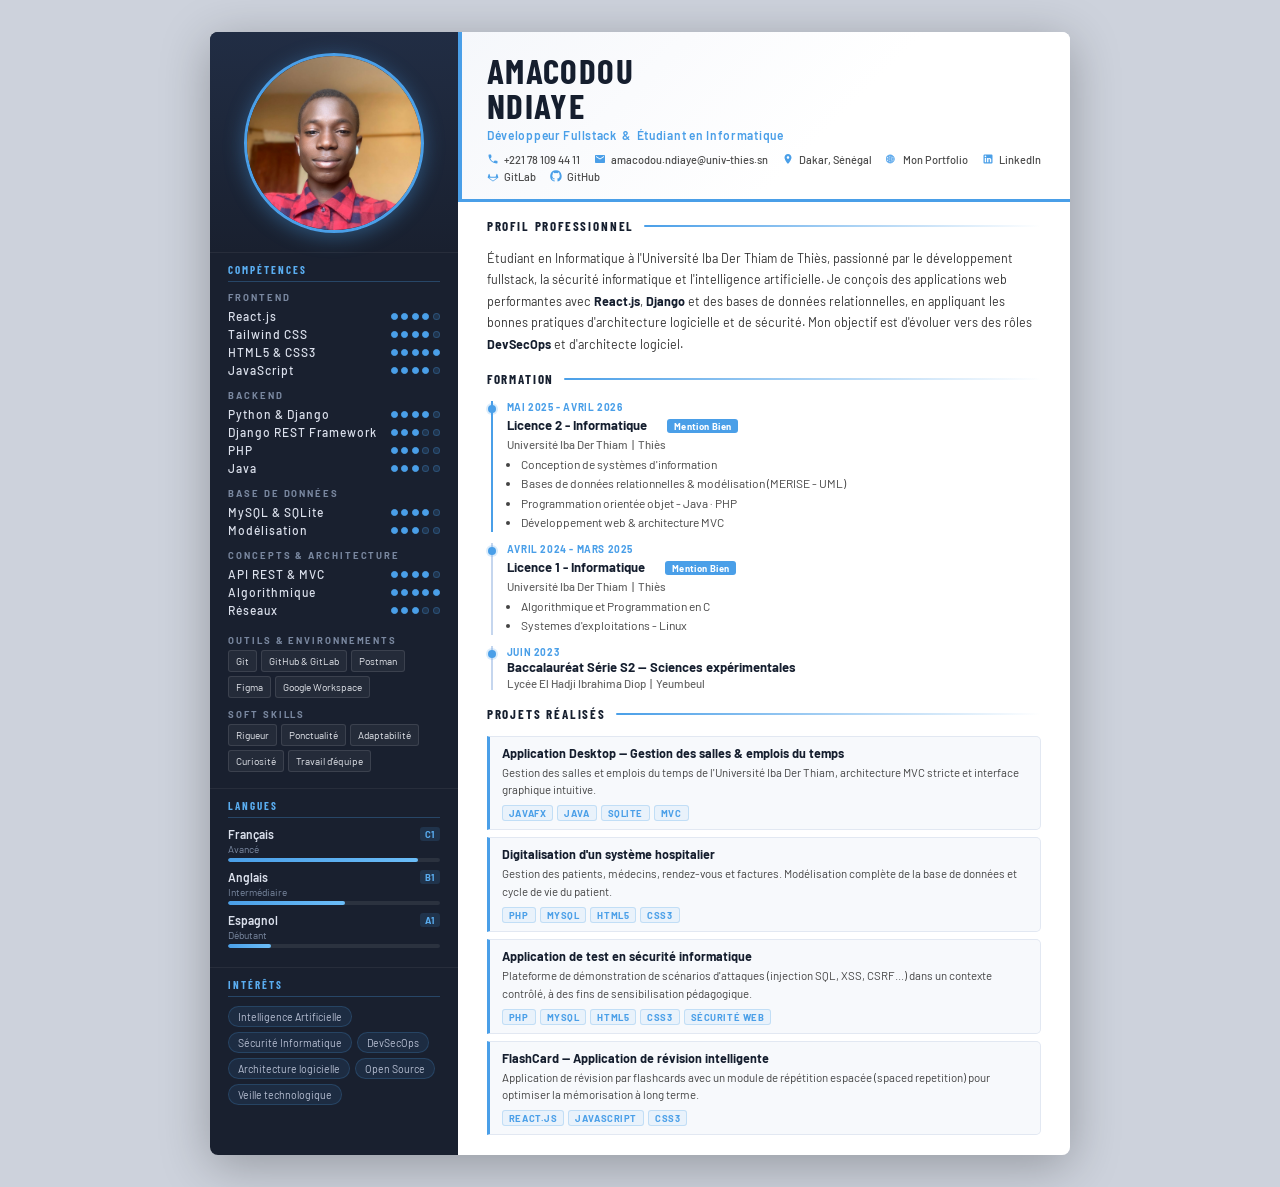
==== index.html @ 1a4128e0 "nouvelle version du cv" ====
<!DOCTYPE html>
<html lang="fr">
<head>
  <meta charset="UTF-8">
  <meta name="viewport" content="width=device-width, initial-scale=1.0">
  <link rel="stylesheet" href="style.css">
  <title>CV — Amacodou Ndiaye</title>
</head>
<body>
<div class="cv-root">

  <!------------- SIDEBAR --------------- -->
  <div class="cv-sidebar">

    <div class="cv-photo-wrap">
      <div class="cv-photo">
        <img src="me_4.jpg" alt="Amacodou Ndiaye">
      </div>
    </div>

    <!-- Compétences techniques -->
    <div class="s-section">
      <div class="s-title">Compétences</div>

      <div class="skill-group">
        <div class="skill-group-name">Frontend</div>
        <div class="skill-row">
          <span class="skill-name">React.js</span>
          <div class="skill-dots">
            <span class="dot on"></span><span class="dot on"></span><span class="dot on"></span><span class="dot on"></span><span class="dot"></span>
          </div>
        </div>
        <div class="skill-row">
          <span class="skill-name">Tailwind CSS</span>
          <div class="skill-dots">
            <span class="dot on"></span><span class="dot on"></span><span class="dot on"></span><span class="dot on"></span><span class="dot"></span>
          </div>
        </div>
        <div class="skill-row">
          <span class="skill-name">HTML5 & CSS3</span>
          <div class="skill-dots">
            <span class="dot on"></span><span class="dot on"></span><span class="dot on"></span><span class="dot on"></span><span class="dot on"></span>
          </div>
        </div>
        <div class="skill-row">
          <span class="skill-name">JavaScript</span>
          <div class="skill-dots">
            <span class="dot on"></span><span class="dot on"></span><span class="dot on"></span><span class="dot on"></span><span class="dot"></span>
          </div>
        </div>
      </div>

      <div class="skill-group">
        <div class="skill-group-name">Backend</div>
        <div class="skill-row">
          <span class="skill-name">Python & Django</span>
          <div class="skill-dots">
            <span class="dot on"></span><span class="dot on"></span><span class="dot on"></span><span class="dot on"></span><span class="dot"></span>
          </div>
        </div>
        <div class="skill-row">
          <span class="skill-name">Django REST Framework</span>
          <div class="skill-dots">
            <span class="dot on"></span><span class="dot on"></span><span class="dot on"></span><span class="dot"></span><span class="dot"></span>
          </div>
        </div>
        <div class="skill-row">
          <span class="skill-name">PHP</span>
          <div class="skill-dots">
            <span class="dot on"></span><span class="dot on"></span><span class="dot on"></span><span class="dot"></span><span class="dot"></span>
          </div>
        </div>
        <div class="skill-row">
          <span class="skill-name">Java</span>
          <div class="skill-dots">
            <span class="dot on"></span><span class="dot on"></span><span class="dot on"></span><span class="dot"></span><span class="dot"></span>
          </div>
        </div>
      </div>

      <div class="skill-group">
        <div class="skill-group-name">Base de données</div>
        <div class="skill-row">
          <span class="skill-name">MySQL & SQLite </span>
          <div class="skill-dots">
            <span class="dot on"></span><span class="dot on"></span><span class="dot on"></span><span class="dot on"></span><span class="dot"></span>
          </div>
        </div>
        <div class="skill-row">
          <span class="skill-name">Modélisation</span>
          <div class="skill-dots">
            <span class="dot on"></span><span class="dot on"></span><span class="dot on"></span><span class="dot"></span><span class="dot"></span>
          </div>
        </div>
      </div>

      <div class="skill-group">
        <div class="skill-group-name">Concepts &amp; Architecture</div>
        <div class="skill-row">
          <span class="skill-name">API REST & MVC</span>
          <div class="skill-dots">
            <span class="dot on"></span><span class="dot on"></span><span class="dot on"></span><span class="dot on"></span><span class="dot"></span>
          </div>
        </div>
        <div class="skill-row">
          <span class="skill-name">Algorithmique</span>
          <div class="skill-dots">
            <span class="dot on"></span><span class="dot on"></span><span class="dot on"></span><span class="dot on"></span><span class="dot on"></span>
          </div>
        </div>
        <div class="skill-row">
          <span class="skill-name">Réseaux</span>
          <div class="skill-dots">
            <span class="dot on"></span><span class="dot on"></span><span class="dot on"></span><span class="dot"></span><span class="dot"></span>
          </div>
        </div>
      </div>
      <div class="soft-skills">
        <div class="skill-group-name">Outils & Environnements</div>
        <div class="soft-tools">
          <span class="soft-tool">Git</span>
          <span class="soft-tool">GitHub & GitLab</span>
          <span class="soft-tool">Postman</span>
          <span class="soft-tool">Figma</span>
          <span class="soft-tool">Google Workspace</span>
        </div>
      </div>

      <div class="soft-skills">
        <div class="skill-group-name">Soft Skills</div>
        <div class="soft-tags">
          <span class="soft-tag">Rigueur</span>
          <span class="soft-tag">Ponctualité</span>
          <span class="soft-tag">Adaptabilité</span>
          <span class="soft-tag">Curiosité</span>
          <span class="soft-tag">Travail d'équipe</span>
        </div>
      </div>
    </div>

    <!-- Langues -->
    <div class="s-section">
      <div class="s-title">Langues</div>
      <div class="lang-item">
        <div class="lang-name">Français <span>C1</span></div>
        <div class="lang-level">Avancé</div>
        <div class="lang-bar"><div class="lang-fill" style="width:90%"></div></div>
      </div>
      <div class="lang-item">
        <div class="lang-name">Anglais <span>B1</span></div>
        <div class="lang-level">Intermédiaire</div>
        <div class="lang-bar"><div class="lang-fill" style="width:55%"></div></div>
      </div>
      <div class="lang-item">
        <div class="lang-name">Espagnol <span>A1</span></div>
        <div class="lang-level">Débutant</div>
        <div class="lang-bar"><div class="lang-fill" style="width:20%"></div></div>
      </div>
    </div>

    <!-- Centres d'intérêt -->
    <div class="s-section">
      <div class="s-title">Intérêts</div>
      <div class="interest-tags">
        <span class="interest-tag">Intelligence Artificielle</span>
        <span class="interest-tag">Sécurité Informatique</span>
        <span class="interest-tag">DevSecOps</span>
        <span class="interest-tag">Architecture logicielle</span>
        <span class="interest-tag">Open Source</span>
        <span class="interest-tag">Veille technologique</span>
      </div>
    </div>

  </div>

  <!-- ═══════════ MAIN ═══════════ -->
  <div class="cv-main">

    <div class="cv-main-header">
      <div class="cv-fullname">AMACODOU<br>NDIAYE</div>
      <div class="cv-title">Développeur Fullstack &nbsp;&&nbsp; Étudiant en Informatique</div>
      <div class="cv-contact-row">
        <div class="cv-contact-item">
          <svg viewBox="0 0 24 24"><path d="M6.6 10.8c1.4 2.8 3.8 5.1 6.6 6.6l2.2-2.2c.3-.3.7-.4 1-.2 1.1.4 2.3.6 3.6.6.6 0 1 .4 1 1V20c0 .6-.4 1-1 1-9.4 0-17-7.6-17-17 0-.6.4-1 1-1h3.5c.6 0 1 .4 1 1 0 1.3.2 2.5.6 3.6.1.3 0 .7-.2 1L6.6 10.8z"/></svg>
          +221 78 109 44 11
        </div>
        <div class="cv-contact-item">
          <svg viewBox="0 0 24 24"><path d="M20 4H4c-1.1 0-2 .9-2 2v12c0 1.1.9 2 2 2h16c1.1 0 2-.9 2-2V6c0-1.1-.9-2-2-2zm0 4l-8 5-8-5V6l8 5 8-5v2z"/></svg>
          amacodou.ndiaye@univ-thies.sn
        </div>
        <div class="cv-contact-item">
          <svg viewBox="0 0 24 24"><path d="M12 2C8.13 2 5 5.13 5 9c0 5.25 7 13 7 13s7-7.75 7-13c0-3.87-3.13-7-7-7zm0 9.5c-1.38 0-2.5-1.12-2.5-2.5s1.12-2.5 2.5-2.5 2.5 1.12 2.5 2.5-1.12 2.5-2.5 2.5z"/></svg>
          Dakar, Sénégal
        </div>
        <div class="cv-contact-item">
          <svg fill="#4a9fe8" width="164px" height="164px" viewBox="0 0 32 32" version="1.1" xmlns="http://www.w3.org/2000/svg" stroke="#4a9fe8"><g id="SVGRepo_bgCarrier" stroke-width="0"></g><g id="SVGRepo_tracerCarrier" stroke-linecap="round" stroke-linejoin="round"></g><g id="SVGRepo_iconCarrier"> <title>web</title> <path d="M0 15.656v-0.031c0.281-3.625 1.594-6.344 3.875-8.063 2.25-1.75 4.688-2.594 7.344-2.594 2.781-0.031 5.375 0.906 7.688 2.781 2.344 1.844 3.5 4.594 3.5 8.156v0.219c0 3.594-1.156 6.281-3.5 8.125-2.344 1.875-4.938 2.813-7.719 2.813h-0.125c-2.719-0.031-5.219-0.969-7.531-2.844-2.313-1.844-3.5-4.688-3.531-8.563zM10.531 10.75v-4.938h-0.75c-0.156 0.188-0.281 0.406-0.406 0.594s-0.25 0.375-0.375 0.594c-0.125 0.188-0.281 0.438-0.375 0.625-0.125 0.188-0.219 0.375-0.313 0.594-0.188 0.313-0.344 0.625-0.469 0.906-0.156 0.281-0.281 0.563-0.375 0.813 0.188 0.125 0.406 0.281 0.656 0.375 0.281 0.094 0.563 0.188 0.844 0.25 0.313 0.063 0.594 0.094 0.844 0.125 0.281 0.031 0.531 0.063 0.719 0.063zM11.844 5.813v4.906c0.156 0 0.344 0.031 0.531 0 0.188 0 0.406-0.031 0.594-0.063 0.344-0.063 0.75-0.156 1.063-0.25 0.344-0.125 0.656-0.281 0.875-0.469-0.375-0.906-0.781-1.625-1.188-2.313s-0.875-1.281-1.375-1.781v-0.031h-0.5zM8.469 6.094v-0.031c-0.219 0.094-0.438 0.25-0.688 0.344-0.219 0.094-0.5 0.219-0.719 0.344-0.438 0.219-0.875 0.469-1.313 0.75-0.406 0.281-0.813 0.594-1.156 0.906 0.125 0.125 0.281 0.25 0.406 0.344s0.281 0.219 0.438 0.344c0.125 0.063 0.281 0.156 0.438 0.281 0.156 0.094 0.344 0.219 0.531 0.344 0.25-0.563 0.5-1.156 0.813-1.688 0.313-0.563 0.656-1.094 1-1.563 0.031-0.063 0.063-0.125 0.125-0.188 0.031-0.031 0.063-0.125 0.125-0.188zM18.031 8.406v-0.031c-0.781-0.594-1.469-1.094-2.156-1.406s-1.375-0.625-2-0.875c0.5 0.5 0.938 1.125 1.219 1.719 0.313 0.625 0.625 1.281 0.875 1.906 0.125-0.063 0.281-0.125 0.469-0.25 0.156-0.094 0.375-0.188 0.563-0.281 0.188-0.125 0.344-0.25 0.531-0.375 0.188-0.156 0.375-0.281 0.5-0.406zM17.5 15.375h3.594c0-1.156-0.25-2.25-0.719-3.375-0.438-1.094-1.063-2-1.844-2.781v-0.031c-0.156 0.25-0.375 0.469-0.594 0.625-0.25 0.156-0.469 0.281-0.719 0.406-0.156 0.094-0.313 0.219-0.469 0.281-0.156 0.094-0.375 0.156-0.531 0.25 0.125 0.25 0.25 0.531 0.375 0.781 0.094 0.281 0.25 0.594 0.313 0.875 0.188 0.5 0.313 1.031 0.438 1.563 0.094 0.469 0.156 0.969 0.156 1.406zM6.188 10.75v-0.031c-0.25-0.125-0.531-0.219-0.75-0.344-0.219-0.156-0.438-0.313-0.625-0.438-0.188-0.094-0.375-0.219-0.531-0.344s-0.281-0.25-0.406-0.375c-0.813 0.781-1.406 1.656-1.781 2.688-0.406 1.031-0.688 2.188-0.813 3.438h3.844c0-0.875 0.125-1.719 0.344-2.563 0.188-0.875 0.469-1.531 0.719-2.031zM10.531 15.344v-3.594c-0.25 0.031-0.563 0.031-0.844 0-0.313-0.031-0.625-0.125-0.906-0.219-0.25-0.063-0.563-0.125-0.813-0.219-0.281-0.063-0.563-0.188-0.781-0.313-0.188 0.313-0.344 0.688-0.469 1.094-0.156 0.375-0.25 0.781-0.344 1.156-0.063 0.375-0.094 0.781-0.125 1.125s-0.063 0.688-0.063 0.969h4.344zM11.844 11.813v3.531h4.625c0-0.188 0-0.406-0.031-0.656-0.063-0.219-0.094-0.5-0.125-0.75-0.094-0.375-0.188-0.781-0.313-1.156-0.125-0.344-0.25-0.688-0.406-0.969-0.063-0.156-0.125-0.344-0.188-0.469-0.094-0.156-0.188-0.25-0.25-0.344-0.344 0.25-0.813 0.406-1.375 0.531-0.531 0.125-1.156 0.25-1.719 0.281h-0.219zM5.125 16.375h-3.844c0 0.531 0.094 1.125 0.25 1.844 0.156 0.75 0.469 1.438 0.813 2.188 0.156 0.375 0.344 0.75 0.531 1.125 0.219 0.344 0.469 0.719 0.719 1.063 0.188-0.125 0.375-0.219 0.531-0.313 0.188-0.094 0.406-0.219 0.594-0.313 0.219-0.094 0.438-0.188 0.688-0.313 0.219-0.094 0.5-0.219 0.781-0.344-0.25-0.781-0.531-1.531-0.719-2.375-0.219-0.813-0.344-1.625-0.344-2.531v-0.031zM10.531 20.031v-3.656h-4.344c0 0.25 0.031 0.625 0.094 1 0.031 0.375 0.125 0.781 0.188 1.188 0.125 0.438 0.219 0.875 0.344 1.25s0.25 0.688 0.375 0.969c0.563-0.219 1.125-0.375 1.5-0.469 0.406-0.125 0.781-0.219 1.156-0.25h0.344c0.125-0.031 0.25-0.031 0.344-0.031zM11.844 16.375v3.625c0.219 0.031 0.469 0.063 0.719 0.094 0.281 0.031 0.625 0.094 0.906 0.156l0.469 0.094c0.156 0.063 0.344 0.094 0.5 0.125 0.188 0.063 0.375 0.094 0.563 0.156 0.156 0.063 0.313 0.094 0.438 0.156 0.406-1.031 0.656-1.875 0.813-2.594 0.156-0.688 0.219-1.281 0.219-1.781v-0.031h-4.625zM21.094 16.406v-0.031h-3.594v0.188c-0.031 0.594-0.125 1.281-0.25 2-0.125 0.688-0.406 1.5-0.781 2.5 0.5 0.25 0.969 0.5 1.344 0.75s0.719 0.531 0.969 0.781c0.531-0.531 1-1.25 1.406-2.188 0.406-0.906 0.688-1.844 0.844-2.844 0.031-0.188 0.031-0.375 0.063-0.563v-0.594zM10.531 25.906v-4.875c-0.781 0.125-1.438 0.281-1.938 0.406s-0.875 0.25-1.125 0.375c0.188 0.469 0.375 0.875 0.563 1.25 0.188 0.344 0.406 0.719 0.594 1.031 0.063 0.125 0.188 0.25 0.281 0.406 0.094 0.125 0.156 0.281 0.25 0.406 0.094 0.156 0.188 0.344 0.281 0.531 0.125 0.156 0.219 0.344 0.344 0.469h0.75zM11.844 25.906h0.719c0.281-0.219 0.563-0.531 0.781-0.875 0.25-0.344 0.531-0.75 0.719-1.094 0.219-0.406 0.438-0.781 0.625-1.156s0.344-0.719 0.469-0.969c-0.344-0.125-0.813-0.25-1.281-0.375s-1.125-0.25-2.031-0.375v4.844zM18.031 23.344v-0.031c-0.063-0.094-0.188-0.219-0.281-0.313s-0.25-0.219-0.406-0.313c-0.125-0.094-0.281-0.188-0.469-0.281s-0.438-0.219-0.656-0.344c-0.125 0.25-0.344 0.688-0.656 1.281-0.281 0.594-0.781 1.313-1.406 2.094 0.781-0.125 1.469-0.406 2.094-0.781 0.688-0.344 1.281-0.813 1.781-1.313zM6.406 22.344v-0.031c-0.219 0.125-0.563 0.281-0.906 0.438-0.375 0.156-0.781 0.344-1.156 0.594 0.219 0.188 0.438 0.375 0.625 0.5 0.188 0.156 0.406 0.281 0.594 0.406 0.344 0.219 0.75 0.438 1.156 0.625s0.906 0.375 1.531 0.563c-0.219-0.25-0.375-0.563-0.531-0.813s-0.344-0.5-0.5-0.75-0.281-0.531-0.406-0.781c-0.156-0.25-0.281-0.5-0.406-0.75z"></path> </g></svg>
          <a href="https://amzo221.github.io/Mon-CV/HTML/index.html" target="_blank">Mon Portfolio</a>
        </div>
        <div class="cv-contact-item">
          <svg viewBox="0 0 24 24"><path d="M19 3a2 2 0 0 1 2 2v14a2 2 0 0 1-2 2H5a2 2 0 0 1-2-2V5a2 2 0 0 1 2-2h14m-.5 15.5v-5.3a3.26 3.26 0 0 0-3.26-3.26c-.85 0-1.84.52-2.32 1.3v-1.11h-2.79v8.37h2.79v-4.93c0-.77.62-1.4 1.39-1.4a1.4 1.4 0 0 1 1.4 1.4v4.93h2.79M6.88 8.56a1.68 1.68 0 0 0 1.68-1.68c0-.93-.75-1.69-1.68-1.69a1.69 1.69 0 0 0-1.69 1.69c0 .93.76 1.68 1.69 1.68m1.39 9.94v-8.37H5.5v8.37h2.77z"/></svg>
          <a href="https://www.linkedin.com/in/amacodou-ndiaye-5a5797388" target="_blank">LinkedIn</a>
        </div>
        <div class="cv-contact-item">
          <svg viewBox="0 0 24 24">
            <path d="M22.65 14.39 20.6 8.06a.82.82 0 0 0-1.56 0l-1.73 5.33H6.69L4.96 8.06a.82.82 0 0 0-1.56 0L1.35 14.4a1.04 1.04 0 0 0 .38 1.16l10.27 7.47 10.27-7.47a1.04 1.04 0 0 0 .38-1.17zM12 21.3l-7.9-5.74h15.8L12 21.3z"/>
          </svg>
          <a href="https://gitlab.com/AMZO221" target="_blank">GitLab</a>
        </div>
        <div class="cv-contact-item">
          <svg viewBox="0 0 24 24">
            <path d="M12 .5a11.5 11.5 0 0 0-3.64 22.42c.58.1.79-.25.79-.56v-2.02c-3.22.7-3.9-1.55-3.9-1.55-.53-1.35-1.3-1.7-1.3-1.7-1.06-.73.08-.72.08-.72 1.17.08 1.78 1.2 1.78 1.2 1.04 1.78 2.72 1.26 3.38.96.1-.75.4-1.26.73-1.55-2.57-.29-5.27-1.28-5.27-5.72 0-1.27.45-2.3 1.2-3.11-.12-.29-.52-1.45.12-3.02 0 0 .98-.31 3.2 1.19a11.1 11.1 0 0 1 5.82 0c2.22-1.5 3.2-1.19 3.2-1.19.64 1.57.24 2.73.12 3.02.75.81 1.2 1.84 1.2 3.11 0 4.45-2.7 5.43-5.28 5.71.41.35.78 1.04.78 2.1v3.12c0 .31.21.67.8.56A11.5 11.5 0 0 0 12 .5z"/>
          </svg>
          <a href="https://github.com/AMZO221" target="_blank">GitHub</a>
        </div>
      </div>
    </div>

    <div class="cv-main-body">

      <!-- Profil -->
      <div class="m-section">
        <div class="m-title">Profil professionnel</div>
        <div class="profil-text">
          Étudiant en Informatique à l'Université Iba Der Thiam de Thiès, passionné par le développement fullstack,
          la sécurité informatique et l'intelligence artificielle. Je conçois des applications web performantes
          avec <strong>React.js</strong>, <strong>Django</strong> et des bases de données relationnelles,
          en appliquant les bonnes pratiques d'architecture logicielle et de sécurité.
          Mon objectif est d'évoluer vers des rôles <strong>DevSecOps</strong> et d'architecte logiciel.
        </div>
      </div>

      <!-- Formation -->
      <div class="m-section">
        <div class="m-title">Formation</div>
        <div class="edu-timeline">

          <div class="edu-item">
            <div class="edu-date">Mai 2025 - Avril 2026</div>
            <div class="form-mention">
              <div class="edu-degree">Licence 2 - Informatique</div>
              <span class="edu-mention">Mention Bien</span>
            </div>
            <div class="edu-school">Université Iba Der Thiam &nbsp;|&nbsp; Thiès</div>
            <ul class="edu-bullets">
              <li>Conception de systèmes d'information</li>
              <li>Bases de données relationnelles &amp; modélisation (MERISE - UML) </li>
              <li>Programmation orientée objet - Java · PHP</li>
              <li>Développement web &amp; architecture MVC</li>
            </ul>
          </div>

          <div class="edu-item">
            <div class="edu-date">Avril 2024 - Mars 2025</div>
            <div class="form-mention">
              <div class="edu-degree">Licence 1 - Informatique</div>
            <span class="edu-mention">Mention Bien</span>
            </div>
            <div class="edu-school">Université Iba Der Thiam &nbsp;|&nbsp; Thiès</div>
            <ul class="edu-bullets">
              <li>Algorithmique et Programmation en C</li>
              <li>Systemes d'exploitations - Linux</li>
            </ul>
          </div>

          <div class="edu-item">
            <div class="edu-date">Juin 2023</div>
            <div class="edu-degree">Baccalauréat Série S2 — Sciences expérimentales</div>
            <div class="edu-school">Lycée El Hadji Ibrahima Diop &nbsp;|&nbsp; Yeumbeul</div>
          </div>

        </div>
      </div>

      <!-- Projets -->
      <div class="m-section">
        <div class="m-title">Projets réalisés</div>

        <div class="proj-card">
          <div class="proj-card-title">Application Desktop — Gestion des salles &amp; emplois du temps</div>
          <div class="proj-card-desc">Gestion des salles et emplois du temps de l'Université Iba Der Thiam, architecture MVC stricte et interface graphique intuitive.</div>
          <div class="proj-tags">
            <span class="proj-tag">JavaFX</span>
            <span class="proj-tag">Java</span>
            <span class="proj-tag">SQLite</span>
            <span class="proj-tag">MVC</span>
          </div>
        </div>

        <div class="proj-card">
          <div class="proj-card-title">Digitalisation d'un système hospitalier</div>
          <div class="proj-card-desc">Gestion des patients, médecins, rendez-vous et factures. Modélisation complète de la base de données et cycle de vie du patient.</div>
          <div class="proj-tags">
            <span class="proj-tag">PHP</span>
            <span class="proj-tag">MySQL</span>
            <span class="proj-tag">HTML5</span>
            <span class="proj-tag">CSS3</span>
          </div>
        </div>

        <div class="proj-card">
          <div class="proj-card-title">Application de test en sécurité informatique</div>
          <div class="proj-card-desc">Plateforme de démonstration de scénarios d'attaques (injection SQL, XSS, CSRF…) dans un contexte contrôlé, à des fins de sensibilisation pédagogique.</div>
          <div class="proj-tags">
            <span class="proj-tag">PHP</span>
            <span class="proj-tag">MySQL</span>
            <span class="proj-tag">HTML5</span>
            <span class="proj-tag">CSS3</span>
            <span class="proj-tag">Sécurité web</span>
          </div>
        </div>

        <div class="proj-card">
          <div class="proj-card-title">FlashCard — Application de révision intelligente</div>
          <div class="proj-card-desc">Application de révision par flashcards avec un module de répétition espacée (spaced repetition) pour optimiser la mémorisation à long terme.</div>
          <div class="proj-tags">
            <span class="proj-tag">React.js</span>
            <span class="proj-tag">JavaScript</span>
            <span class="proj-tag">CSS3</span>
          </div>
        </div>

      </div>

    </div>
  </div>

</div>
</body>
</html>
---- style.css ----
@import url('https://fonts.googleapis.com/css2?family=Barlow:wght@300;400;500;600;700&family=Barlow+Condensed:wght@600;700&display=swap');

* { box-sizing: border-box; margin: 0; padding: 0; }

body {
    font-family: 'Barlow', sans-serif;
    background: #cdd2dc;
    display: flex;
    justify-content: center;
    align-items: flex-start;
    min-height: 100vh;
    padding: 2rem 1rem;
}

.cv-root {
    display: grid;
    grid-template-columns: 248px 1fr;
    width: 860px;
    height: 1123px; /* A4 exact */
    overflow: hidden;
    box-shadow: 0 10px 50px rgba(0,0,0,0.28);
    border-radius: 8px;
}

/* ═══════════════════════════════
   SIDEBAR
═══════════════════════════════ */
.cv-sidebar {
    background: #19202f;
    color: #e8eaf0;
    display: flex;
    flex-direction: column;
    height: 100%;
    overflow: hidden;
}

/* ── Photo ── */
.cv-photo-wrap {
    display: flex;
    justify-content: center;
    padding: 1.3rem 1rem 1.2rem;
    background: linear-gradient(180deg, #212d44 0%, #19202f 100%);
    flex-shrink: 0;
}

.cv-photo {
    width: 180px;
    height: 180px;
    border-radius: 50%;
    border: 3px solid #4a9fe8;
    overflow: hidden;
    box-shadow: 0 4px 20px rgba(74,159,232,0.4);
    flex-shrink: 0;
}

/* Centrage propre sans hack margin */
.cv-photo img {
    width: 100%;
    /* height: 100%; */
    object-fit: cover;
    object-position: center;
    margin-top:-20px;
    display: block;
}

.s-section {
    padding: 0.65rem 1.15rem;
    border-top: 1px solid rgba(255,255,255,0.06);
    flex-shrink: 0;
}

.s-title {
    font-family: 'Barlow Condensed', sans-serif;
    font-size: 11px;
    font-weight: 700;
    letter-spacing: 0.18em;
    text-transform: uppercase;
    color: #5aadf0;
    padding-bottom: 5px;
    margin-bottom: 9px;
    border-bottom: 1.5px solid rgba(74,159,232,0.3);
}

/* ── Compétences ── */
.skill-group { 
    margin-bottom: 10px; 
}

.skill-group-name {
    font-size: 9.5px;
    font-weight: 700;
    color: #7a88a0;
    text-transform: uppercase;
    letter-spacing: 0.2em;
    margin-bottom: 4px;
}

.skill-row {
    display: flex;
    align-items: center;
    justify-content: space-between;
    padding: 2px 0;
}

.skill-name {
    font-size: 12px;
    font-weight: 500;
    color: #dce1ed;
    letter-spacing: 1px;
}

.skill-dots { 
    display: flex;
     gap: 3.5px; 
}

.dot {
    width: 7px;
    height: 7px;
    border-radius: 50%;
    background: rgba(74,159,232,0.15);
    border: 1px solid rgba(74,159,232,0.28);
}
.dot.on {
    background: #4a9fe8;
    border-color: #4a9fe8;
}

/* ── Soft skills ── */
.soft-skills { 
    /* margin-top: 1px;  */
    padding : 5px 0px 0px 0px
}

.soft-tags , .soft-tools{
    display: flex;
    flex-wrap: wrap;
    gap: 4px;
    margin-top: 4px;
    padding-bottom : 5px;
}

.soft-tag , .soft-tool{
    font-size: 10px;
    color: #e2e5eb;
    background: rgba(255,255,255,0.05);
    border: 1px solid rgba(255,255,255,0.1);
    border-radius: 3px;
    padding: 4px 7px;
}


/* ── Langues ── */
.lang-item { margin-bottom: 8px; }

.lang-name {
    font-size: 12px;
    font-weight: 600;
    color: #dce1ed;
    display: flex;
    justify-content: space-between;
    align-items: center;
    margin-bottom: 2px;
}

.lang-name span {
    font-size: 9.5px;
    color: #5aadf0;
    font-weight: 700;
    background: rgba(74,159,232,0.15);
    padding: 1px 5px;
    border-radius: 3px;
    letter-spacing: 0.04em;
}

.lang-level { font-size: 10px; color: #7a88a0; margin-bottom: 3px; }

.lang-bar {
    height: 4px;
    background: rgba(255,255,255,0.08);
    border-radius: 2px;
    overflow: hidden;
}
.lang-fill {
    height: 100%;
    background: linear-gradient(90deg, #4a9fe8, #6bbdf8);
    border-radius: 2px;
}

/* ── Intérêts ── */
.interest-tags { display: flex; flex-wrap: wrap; gap: 5px; }

.interest-tag {
    font-size: 10.5px;
    color: #b8c0d4;
    background: rgba(74,159,232,0.1);
    border: 1px solid rgba(74,159,232,0.2);
    border-radius: 12px;
    padding: 3px 9px;
}

/* ═══════════════════════════════
   MAIN
═══════════════════════════════ */
.cv-main {
    background: #ffffff;
    display: flex;
    flex-direction: column;
    height: 100%;
    overflow: hidden;
}

/* ── Header ── */
.cv-main-header {
    padding: 1.3rem 1.8rem 1rem;
    background: linear-gradient(135deg, #f5f7fb 0%, #ffffff 60%);
    border-bottom: 3px solid #4a9fe8;
    position: relative;
    flex-shrink: 0;
}

.cv-main-header::before {
    content: '';
    position: absolute;
    top: 0; left: 0;
    width: 4px;
    height: 100%;
    background: #4a9fe8;
}

.cv-fullname {
    font-family: 'Barlow Condensed', sans-serif;
    font-size: 35px;
    font-weight: 700;
    color: #151e2e;
    letter-spacing: 0.04em;
    text-transform: uppercase;
    line-height: 1.0;
}

.cv-title {
    font-size: 12px;
    font-weight: 600;
    color: #4a9fe8;
    margin-top: 5px;
    margin-bottom: 11px;
    letter-spacing: 0.06em;
}

.cv-contact-row {
    display: flex;
    flex-wrap: wrap;
    gap: 4px 14px;
}

.cv-contact-item {
    font-size: 11px;
    color: #4a4a4a;
    font-weight: 500;
    display: flex;
    align-items: center;
    gap: 5px;
}
.cv-contact-item svg {
    width: 12px;
    height: 12px;
    fill: #4a9fe8;
    flex-shrink: 0;
}
.cv-contact-item a{
    color : #4a4a4a;
    text-decoration: none;
}

/* ── Body ── */
.cv-main-body {
    padding: 1rem 1.8rem 0.8rem;
    flex: 1;
    overflow: hidden;
}

.m-section { margin-bottom: 1rem; }

.m-title {
    font-family: 'Barlow Condensed', sans-serif;
    font-size: 13px;
    font-weight: 700;
    letter-spacing: 0.14em;
    text-transform: uppercase;
    color: #151e2e;
    padding-bottom: 4px;
    margin-bottom: 10px;
    display: flex;
    align-items: center;
    gap: 10px;
}
.m-title::after {
    content: '';
    flex: 1;
    height: 2px;
    background: linear-gradient(90deg, #4a9fe8 0%, rgba(74,159,232,0) 100%);
    border-radius: 1px;
}

/* ── Profil ── */
.profil-text {
    font-size: 12.5px;
    color: #333;
    line-height: 1.72;
}
.profil-text strong { color: #151e2e; }

/* ── Formation ── */
.edu-timeline { padding-left: 4px; }

.edu-item {
    margin-bottom: 11px;
    padding-left: 14px;
    border-left: 2px solid #c5d6ee;
    position: relative;
}

.edu-item::before {
    content: '';
    position: absolute;
    left: -5px;
    top: 4px;
    width: 8px;
    height: 8px;
    border-radius: 50%;
    background: #4a9fe8;
    box-shadow: 0 0 0 2px rgba(74,159,232,0.2);
}

.edu-item:first-child { border-color: #4a9fe8; }

.form-mention{
    display : inline-flex ;
    gap : 20px;
}
.edu-date {
    font-size: 10px;
    color: #4a9fe8;
    font-weight: 700;
    letter-spacing: 0.06em;
    text-transform: uppercase;
    margin-bottom: 1px;
}

.edu-degree {
    font-size: 13px;
    font-weight: 700;
    color: #151e2e;
    line-height: 1.25;
}

.edu-school {
    font-size: 11.5px;
    color: #666;
    font-weight: 500;
    margin-bottom: 4px;
}

.edu-mention {
    display: inline-block;
    font-size: 9.5px;
    font-weight: 700;
    color: #fff;
    background: #4a9fe8;
    border-radius: 3px;
    padding: 1px 7px;
    margin: 2px 0 4px;
    letter-spacing: 0.04em;
}

.edu-bullets { padding-left: 14px; margin-top: 3px; }
.edu-bullets li {
    font-size: 12px;
    color: #444;
    line-height: 1.6;
    list-style: disc;
}

/* ── Projets ── */
.proj-card {
    background: #f7f9fc;
    border: 1px solid #e2e8f2;
    border-left: 3px solid #4a9fe8;
    border-radius: 0 5px 5px 0;
    padding: 8px 12px;
    margin-bottom: 7px;
}

.proj-card-title {
    font-size: 12.5px;
    font-weight: 700;
    color: #151e2e;
    margin-bottom: 3px;
}

.proj-card-desc {
    font-size: 11.5px;
    color: #444;
    line-height: 1.55;
    margin-bottom: 6px;
}

.proj-tags { display: flex; flex-wrap: wrap; gap: 4px; }

.proj-tag {
    font-size: 9.5px;
    font-weight: 700;
    color: #4a9fe8;
    background: rgba(74,159,232,0.08);
    border: 1px solid rgba(74,159,232,0.25);
    border-radius: 3px;
    padding: 1px 6px;
    text-transform: uppercase;
    letter-spacing: 0.06em;
}

/* ═══════════════════════════════
   IMPRESSION PDF
═══════════════════════════════ */
@media print {
    * {
        -webkit-print-color-adjust: exact !important;
        print-color-adjust: exact !important;
    }
    body {
        background: white;
        padding: 0;
        margin: 0;
    }
    .cv-root {
        box-shadow: none;
        border-radius: 0;
        width: 100%;
        height: 100vh;
    }
    @page {
        margin: 0;
        size: A4 portrait;
    }
}
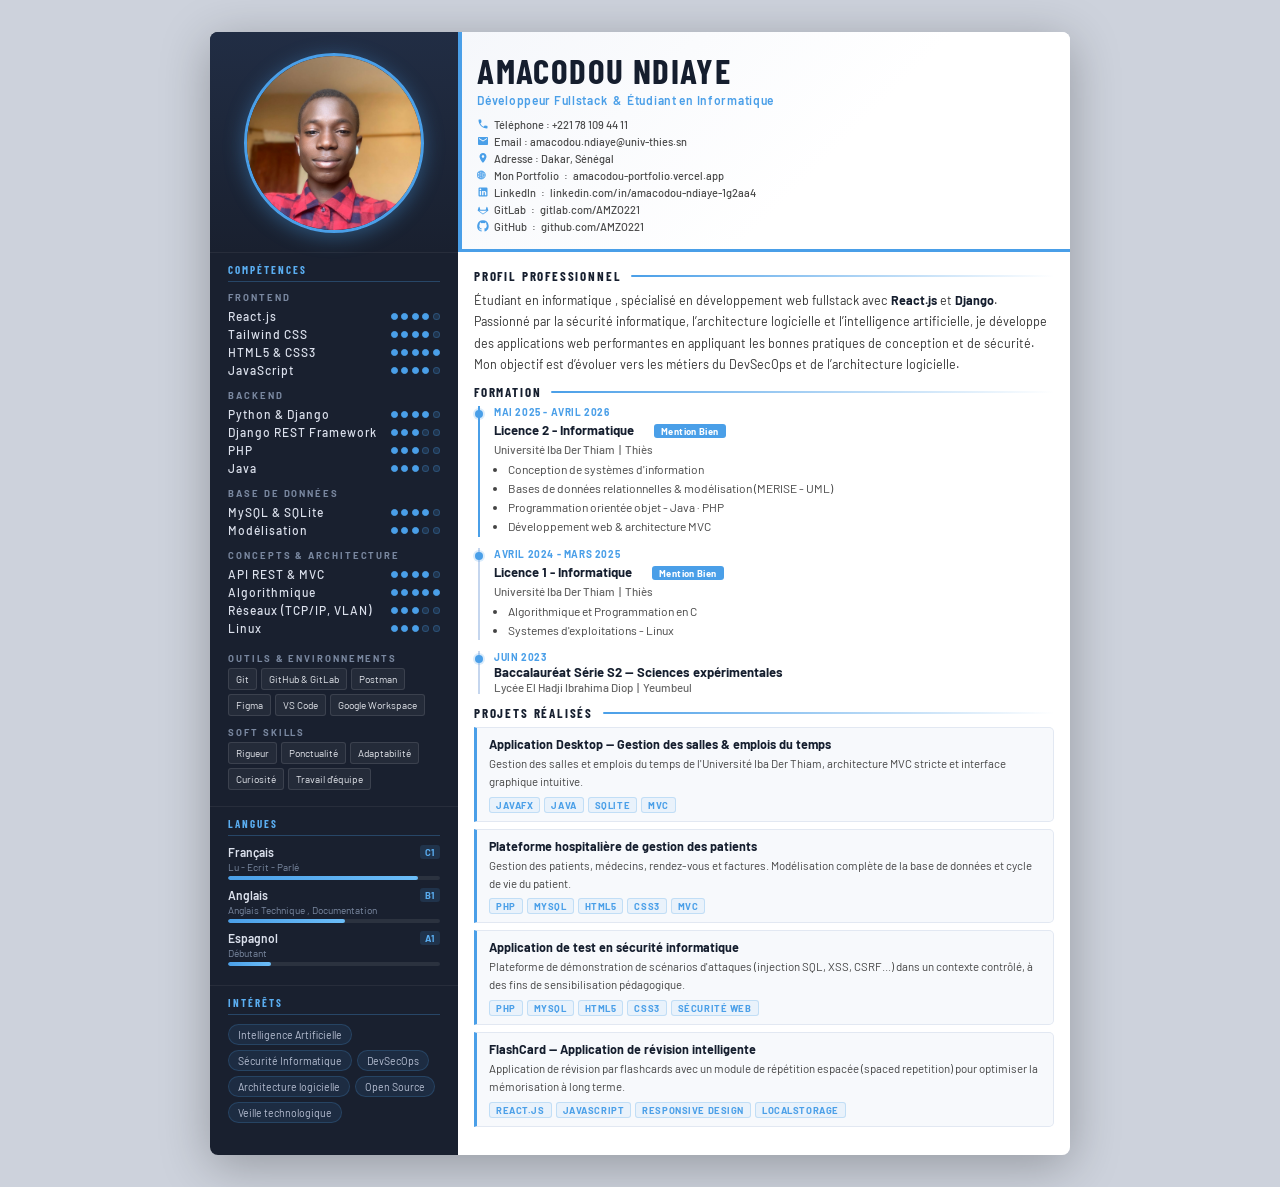
==== commit 90b1e533: "amelioration du cv avec modification du style et des infos" ====
--- a/index.html
+++ b/index.html
@@ -109,7 +109,13 @@
           </div>
         </div>
         <div class="skill-row">
-          <span class="skill-name">Réseaux</span>
+          <span class="skill-name">Réseaux (TCP/IP, VLAN)</span>
+          <div class="skill-dots">
+            <span class="dot on"></span><span class="dot on"></span><span class="dot on"></span><span class="dot"></span><span class="dot"></span>
+          </div>
+        </div>
+        <div class="skill-row">
+          <span class="skill-name">Linux</span>
           <div class="skill-dots">
             <span class="dot on"></span><span class="dot on"></span><span class="dot on"></span><span class="dot"></span><span class="dot"></span>
           </div>
@@ -122,6 +128,7 @@
           <span class="soft-tool">GitHub & GitLab</span>
           <span class="soft-tool">Postman</span>
           <span class="soft-tool">Figma</span>
+          <span class="soft-tool">VS Code</span>
           <span class="soft-tool">Google Workspace</span>
         </div>
       </div>
@@ -143,12 +150,12 @@
       <div class="s-title">Langues</div>
       <div class="lang-item">
         <div class="lang-name">Français <span>C1</span></div>
-        <div class="lang-level">Avancé</div>
+        <div class="lang-level">Lu - Ecrit - Parlé</div>
         <div class="lang-bar"><div class="lang-fill" style="width:90%"></div></div>
       </div>
       <div class="lang-item">
         <div class="lang-name">Anglais <span>B1</span></div>
-        <div class="lang-level">Intermédiaire</div>
+        <div class="lang-level">Anglais Technique , Documentation</div>
         <div class="lang-bar"><div class="lang-fill" style="width:55%"></div></div>
       </div>
       <div class="lang-item">
@@ -177,40 +184,41 @@
   <div class="cv-main">
 
     <div class="cv-main-header">
-      <div class="cv-fullname">AMACODOU<br>NDIAYE</div>
+      <div class="cv-fullname">AMACODOU NDIAYE</div>
       <div class="cv-title">Développeur Fullstack &nbsp;&&nbsp; Étudiant en Informatique</div>
       <div class="cv-contact-row">
         <div class="cv-contact-item">
           <svg viewBox="0 0 24 24"><path d="M6.6 10.8c1.4 2.8 3.8 5.1 6.6 6.6l2.2-2.2c.3-.3.7-.4 1-.2 1.1.4 2.3.6 3.6.6.6 0 1 .4 1 1V20c0 .6-.4 1-1 1-9.4 0-17-7.6-17-17 0-.6.4-1 1-1h3.5c.6 0 1 .4 1 1 0 1.3.2 2.5.6 3.6.1.3 0 .7-.2 1L6.6 10.8z"/></svg>
-          +221 78 109 44 11
+          Téléphone : +221 78 109 44 11
         </div>
         <div class="cv-contact-item">
           <svg viewBox="0 0 24 24"><path d="M20 4H4c-1.1 0-2 .9-2 2v12c0 1.1.9 2 2 2h16c1.1 0 2-.9 2-2V6c0-1.1-.9-2-2-2zm0 4l-8 5-8-5V6l8 5 8-5v2z"/></svg>
-          amacodou.ndiaye@univ-thies.sn
+          Email : amacodou.ndiaye@univ-thies.sn
         </div>
         <div class="cv-contact-item">
           <svg viewBox="0 0 24 24"><path d="M12 2C8.13 2 5 5.13 5 9c0 5.25 7 13 7 13s7-7.75 7-13c0-3.87-3.13-7-7-7zm0 9.5c-1.38 0-2.5-1.12-2.5-2.5s1.12-2.5 2.5-2.5 2.5 1.12 2.5 2.5-1.12 2.5-2.5 2.5z"/></svg>
-          Dakar, Sénégal
+          Adresse : Dakar, Sénégal
         </div>
         <div class="cv-contact-item">
           <svg fill="#4a9fe8" width="164px" height="164px" viewBox="0 0 32 32" version="1.1" xmlns="http://www.w3.org/2000/svg" stroke="#4a9fe8"><g id="SVGRepo_bgCarrier" stroke-width="0"></g><g id="SVGRepo_tracerCarrier" stroke-linecap="round" stroke-linejoin="round"></g><g id="SVGRepo_iconCarrier"> <title>web</title> <path d="M0 15.656v-0.031c0.281-3.625 1.594-6.344 3.875-8.063 2.25-1.75 4.688-2.594 7.344-2.594 2.781-0.031 5.375 0.906 7.688 2.781 2.344 1.844 3.5 4.594 3.5 8.156v0.219c0 3.594-1.156 6.281-3.5 8.125-2.344 1.875-4.938 2.813-7.719 2.813h-0.125c-2.719-0.031-5.219-0.969-7.531-2.844-2.313-1.844-3.5-4.688-3.531-8.563zM10.531 10.75v-4.938h-0.75c-0.156 0.188-0.281 0.406-0.406 0.594s-0.25 0.375-0.375 0.594c-0.125 0.188-0.281 0.438-0.375 0.625-0.125 0.188-0.219 0.375-0.313 0.594-0.188 0.313-0.344 0.625-0.469 0.906-0.156 0.281-0.281 0.563-0.375 0.813 0.188 0.125 0.406 0.281 0.656 0.375 0.281 0.094 0.563 0.188 0.844 0.25 0.313 0.063 0.594 0.094 0.844 0.125 0.281 0.031 0.531 0.063 0.719 0.063zM11.844 5.813v4.906c0.156 0 0.344 0.031 0.531 0 0.188 0 0.406-0.031 0.594-0.063 0.344-0.063 0.75-0.156 1.063-0.25 0.344-0.125 0.656-0.281 0.875-0.469-0.375-0.906-0.781-1.625-1.188-2.313s-0.875-1.281-1.375-1.781v-0.031h-0.5zM8.469 6.094v-0.031c-0.219 0.094-0.438 0.25-0.688 0.344-0.219 0.094-0.5 0.219-0.719 0.344-0.438 0.219-0.875 0.469-1.313 0.75-0.406 0.281-0.813 0.594-1.156 0.906 0.125 0.125 0.281 0.25 0.406 0.344s0.281 0.219 0.438 0.344c0.125 0.063 0.281 0.156 0.438 0.281 0.156 0.094 0.344 0.219 0.531 0.344 0.25-0.563 0.5-1.156 0.813-1.688 0.313-0.563 0.656-1.094 1-1.563 0.031-0.063 0.063-0.125 0.125-0.188 0.031-0.031 0.063-0.125 0.125-0.188zM18.031 8.406v-0.031c-0.781-0.594-1.469-1.094-2.156-1.406s-1.375-0.625-2-0.875c0.5 0.5 0.938 1.125 1.219 1.719 0.313 0.625 0.625 1.281 0.875 1.906 0.125-0.063 0.281-0.125 0.469-0.25 0.156-0.094 0.375-0.188 0.563-0.281 0.188-0.125 0.344-0.25 0.531-0.375 0.188-0.156 0.375-0.281 0.5-0.406zM17.5 15.375h3.594c0-1.156-0.25-2.25-0.719-3.375-0.438-1.094-1.063-2-1.844-2.781v-0.031c-0.156 0.25-0.375 0.469-0.594 0.625-0.25 0.156-0.469 0.281-0.719 0.406-0.156 0.094-0.313 0.219-0.469 0.281-0.156 0.094-0.375 0.156-0.531 0.25 0.125 0.25 0.25 0.531 0.375 0.781 0.094 0.281 0.25 0.594 0.313 0.875 0.188 0.5 0.313 1.031 0.438 1.563 0.094 0.469 0.156 0.969 0.156 1.406zM6.188 10.75v-0.031c-0.25-0.125-0.531-0.219-0.75-0.344-0.219-0.156-0.438-0.313-0.625-0.438-0.188-0.094-0.375-0.219-0.531-0.344s-0.281-0.25-0.406-0.375c-0.813 0.781-1.406 1.656-1.781 2.688-0.406 1.031-0.688 2.188-0.813 3.438h3.844c0-0.875 0.125-1.719 0.344-2.563 0.188-0.875 0.469-1.531 0.719-2.031zM10.531 15.344v-3.594c-0.25 0.031-0.563 0.031-0.844 0-0.313-0.031-0.625-0.125-0.906-0.219-0.25-0.063-0.563-0.125-0.813-0.219-0.281-0.063-0.563-0.188-0.781-0.313-0.188 0.313-0.344 0.688-0.469 1.094-0.156 0.375-0.25 0.781-0.344 1.156-0.063 0.375-0.094 0.781-0.125 1.125s-0.063 0.688-0.063 0.969h4.344zM11.844 11.813v3.531h4.625c0-0.188 0-0.406-0.031-0.656-0.063-0.219-0.094-0.5-0.125-0.75-0.094-0.375-0.188-0.781-0.313-1.156-0.125-0.344-0.25-0.688-0.406-0.969-0.063-0.156-0.125-0.344-0.188-0.469-0.094-0.156-0.188-0.25-0.25-0.344-0.344 0.25-0.813 0.406-1.375 0.531-0.531 0.125-1.156 0.25-1.719 0.281h-0.219zM5.125 16.375h-3.844c0 0.531 0.094 1.125 0.25 1.844 0.156 0.75 0.469 1.438 0.813 2.188 0.156 0.375 0.344 0.75 0.531 1.125 0.219 0.344 0.469 0.719 0.719 1.063 0.188-0.125 0.375-0.219 0.531-0.313 0.188-0.094 0.406-0.219 0.594-0.313 0.219-0.094 0.438-0.188 0.688-0.313 0.219-0.094 0.5-0.219 0.781-0.344-0.25-0.781-0.531-1.531-0.719-2.375-0.219-0.813-0.344-1.625-0.344-2.531v-0.031zM10.531 20.031v-3.656h-4.344c0 0.25 0.031 0.625 0.094 1 0.031 0.375 0.125 0.781 0.188 1.188 0.125 0.438 0.219 0.875 0.344 1.25s0.25 0.688 0.375 0.969c0.563-0.219 1.125-0.375 1.5-0.469 0.406-0.125 0.781-0.219 1.156-0.25h0.344c0.125-0.031 0.25-0.031 0.344-0.031zM11.844 16.375v3.625c0.219 0.031 0.469 0.063 0.719 0.094 0.281 0.031 0.625 0.094 0.906 0.156l0.469 0.094c0.156 0.063 0.344 0.094 0.5 0.125 0.188 0.063 0.375 0.094 0.563 0.156 0.156 0.063 0.313 0.094 0.438 0.156 0.406-1.031 0.656-1.875 0.813-2.594 0.156-0.688 0.219-1.281 0.219-1.781v-0.031h-4.625zM21.094 16.406v-0.031h-3.594v0.188c-0.031 0.594-0.125 1.281-0.25 2-0.125 0.688-0.406 1.5-0.781 2.5 0.5 0.25 0.969 0.5 1.344 0.75s0.719 0.531 0.969 0.781c0.531-0.531 1-1.25 1.406-2.188 0.406-0.906 0.688-1.844 0.844-2.844 0.031-0.188 0.031-0.375 0.063-0.563v-0.594zM10.531 25.906v-4.875c-0.781 0.125-1.438 0.281-1.938 0.406s-0.875 0.25-1.125 0.375c0.188 0.469 0.375 0.875 0.563 1.25 0.188 0.344 0.406 0.719 0.594 1.031 0.063 0.125 0.188 0.25 0.281 0.406 0.094 0.125 0.156 0.281 0.25 0.406 0.094 0.156 0.188 0.344 0.281 0.531 0.125 0.156 0.219 0.344 0.344 0.469h0.75zM11.844 25.906h0.719c0.281-0.219 0.563-0.531 0.781-0.875 0.25-0.344 0.531-0.75 0.719-1.094 0.219-0.406 0.438-0.781 0.625-1.156s0.344-0.719 0.469-0.969c-0.344-0.125-0.813-0.25-1.281-0.375s-1.125-0.25-2.031-0.375v4.844zM18.031 23.344v-0.031c-0.063-0.094-0.188-0.219-0.281-0.313s-0.25-0.219-0.406-0.313c-0.125-0.094-0.281-0.188-0.469-0.281s-0.438-0.219-0.656-0.344c-0.125 0.25-0.344 0.688-0.656 1.281-0.281 0.594-0.781 1.313-1.406 2.094 0.781-0.125 1.469-0.406 2.094-0.781 0.688-0.344 1.281-0.813 1.781-1.313zM6.406 22.344v-0.031c-0.219 0.125-0.563 0.281-0.906 0.438-0.375 0.156-0.781 0.344-1.156 0.594 0.219 0.188 0.438 0.375 0.625 0.5 0.188 0.156 0.406 0.281 0.594 0.406 0.344 0.219 0.75 0.438 1.156 0.625s0.906 0.375 1.531 0.563c-0.219-0.25-0.375-0.563-0.531-0.813s-0.344-0.5-0.5-0.75-0.281-0.531-0.406-0.781c-0.156-0.25-0.281-0.5-0.406-0.75z"></path> </g></svg>
-          <a href="https://amzo221.github.io/Mon-CV/HTML/index.html" target="_blank">Mon Portfolio</a>
+          <!-- <a href="https://amzo221.github.io/Mon-CV/HTML/index.html" target="_blank">Mon Portfolio</a> -->
+           <a href="https://amacodou-portfolio.vercel.app" target="_blank">Mon Portfolio</a> : <a href="https://amacodou-portfolio.vercel.app" target="_blank">amacodou-portfolio.vercel.app</a>
         </div>
         <div class="cv-contact-item">
           <svg viewBox="0 0 24 24"><path d="M19 3a2 2 0 0 1 2 2v14a2 2 0 0 1-2 2H5a2 2 0 0 1-2-2V5a2 2 0 0 1 2-2h14m-.5 15.5v-5.3a3.26 3.26 0 0 0-3.26-3.26c-.85 0-1.84.52-2.32 1.3v-1.11h-2.79v8.37h2.79v-4.93c0-.77.62-1.4 1.39-1.4a1.4 1.4 0 0 1 1.4 1.4v4.93h2.79M6.88 8.56a1.68 1.68 0 0 0 1.68-1.68c0-.93-.75-1.69-1.68-1.69a1.69 1.69 0 0 0-1.69 1.69c0 .93.76 1.68 1.69 1.68m1.39 9.94v-8.37H5.5v8.37h2.77z"/></svg>
-          <a href="https://www.linkedin.com/in/amacodou-ndiaye-5a5797388" target="_blank">LinkedIn</a>
+          <a href="https://www.linkedin.com/in/amacodou-ndiaye-5a5797388" target="_blank">LinkedIn</a> : <a href="https://www.linkedin.com/in/amacodou-ndiaye-5a5797388" target="_blank">linkedin.com/in/amacodou-ndiaye-1g2aa4</a> 
         </div>
         <div class="cv-contact-item">
           <svg viewBox="0 0 24 24">
             <path d="M22.65 14.39 20.6 8.06a.82.82 0 0 0-1.56 0l-1.73 5.33H6.69L4.96 8.06a.82.82 0 0 0-1.56 0L1.35 14.4a1.04 1.04 0 0 0 .38 1.16l10.27 7.47 10.27-7.47a1.04 1.04 0 0 0 .38-1.17zM12 21.3l-7.9-5.74h15.8L12 21.3z"/>
           </svg>
-          <a href="https://gitlab.com/AMZO221" target="_blank">GitLab</a>
+          <a href="https://gitlab.com/AMZO221" target="_blank">GitLab</a> : <a href="https://gitlab.com/AMZO221" target="_blank">gitlab.com/AMZO221</a>
         </div>
         <div class="cv-contact-item">
           <svg viewBox="0 0 24 24">
             <path d="M12 .5a11.5 11.5 0 0 0-3.64 22.42c.58.1.79-.25.79-.56v-2.02c-3.22.7-3.9-1.55-3.9-1.55-.53-1.35-1.3-1.7-1.3-1.7-1.06-.73.08-.72.08-.72 1.17.08 1.78 1.2 1.78 1.2 1.04 1.78 2.72 1.26 3.38.96.1-.75.4-1.26.73-1.55-2.57-.29-5.27-1.28-5.27-5.72 0-1.27.45-2.3 1.2-3.11-.12-.29-.52-1.45.12-3.02 0 0 .98-.31 3.2 1.19a11.1 11.1 0 0 1 5.82 0c2.22-1.5 3.2-1.19 3.2-1.19.64 1.57.24 2.73.12 3.02.75.81 1.2 1.84 1.2 3.11 0 4.45-2.7 5.43-5.28 5.71.41.35.78 1.04.78 2.1v3.12c0 .31.21.67.8.56A11.5 11.5 0 0 0 12 .5z"/>
           </svg>
-          <a href="https://github.com/AMZO221" target="_blank">GitHub</a>
+          <a href="https://github.com/AMZO221" target="_blank">GitHub</a> : <a href="https://github.com/AMZO221" target="_blank">github.com/AMZO221</a>
         </div>
       </div>
     </div>
@@ -221,11 +229,7 @@
       <div class="m-section">
         <div class="m-title">Profil professionnel</div>
         <div class="profil-text">
-          Étudiant en Informatique à l'Université Iba Der Thiam de Thiès, passionné par le développement fullstack,
-          la sécurité informatique et l'intelligence artificielle. Je conçois des applications web performantes
-          avec <strong>React.js</strong>, <strong>Django</strong> et des bases de données relationnelles,
-          en appliquant les bonnes pratiques d'architecture logicielle et de sécurité.
-          Mon objectif est d'évoluer vers des rôles <strong>DevSecOps</strong> et d'architecte logiciel.
+          Étudiant en informatique , spécialisé en développement web fullstack avec <strong>React.js</strong> et <strong>Django</strong>. Passionné par la sécurité informatique, l’architecture logicielle et l’intelligence artificielle, je développe des applications web performantes en appliquant les bonnes pratiques de conception et de sécurité. Mon objectif est d’évoluer vers les métiers du DevSecOps et de l’architecture logicielle.
         </div>
       </div>
 
@@ -287,13 +291,14 @@
         </div>
 
         <div class="proj-card">
-          <div class="proj-card-title">Digitalisation d'un système hospitalier</div>
+          <div class="proj-card-title">Plateforme hospitalière de gestion des patients</div>
           <div class="proj-card-desc">Gestion des patients, médecins, rendez-vous et factures. Modélisation complète de la base de données et cycle de vie du patient.</div>
           <div class="proj-tags">
             <span class="proj-tag">PHP</span>
             <span class="proj-tag">MySQL</span>
             <span class="proj-tag">HTML5</span>
             <span class="proj-tag">CSS3</span>
+            <span class="proj-tag">MVC</span>
           </div>
         </div>
 
@@ -315,7 +320,8 @@
           <div class="proj-tags">
             <span class="proj-tag">React.js</span>
             <span class="proj-tag">JavaScript</span>
-            <span class="proj-tag">CSS3</span>
+            <span class="proj-tag">Responsive Design</span>
+            <span class="proj-tag">LocalStorage</span>
           </div>
         </div>
 
--- a/style.css
+++ b/style.css
@@ -212,7 +212,7 @@
 
 /* ── Header ── */
 .cv-main-header {
-    padding: 1.3rem 1.8rem 1rem;
+    padding: 1.3rem 1.2rem 1rem;
     background: linear-gradient(135deg, #f5f7fb 0%, #ffffff 60%);
     border-bottom: 3px solid #4a9fe8;
     position: relative;
@@ -249,7 +249,8 @@
 
 .cv-contact-row {
     display: flex;
-    flex-wrap: wrap;
+    /* flex-wrap: wrap; */
+    flex-direction: column;
     gap: 4px 14px;
 }
 
@@ -260,6 +261,9 @@
     display: flex;
     align-items: center;
     gap: 5px;
+}
+.cv-contact-item:hover{
+    color: #4a9fe8;
 }
 .cv-contact-item svg {
     width: 12px;
@@ -271,15 +275,19 @@
     color : #4a4a4a;
     text-decoration: none;
 }
-
+.cv-contact-item a:hover{
+    color: #4a9fe8;
+}
 /* ── Body ── */
 .cv-main-body {
-    padding: 1rem 1.8rem 0.8rem;
+    padding: 1rem 1rem;
     flex: 1;
-    overflow: hidden;
-}
-
-.m-section { margin-bottom: 1rem; }
+    overflow-y: hidden;
+}
+
+.m-section { 
+    margin-bottom: 0.5rem; 
+}
 
 .m-title {
     font-family: 'Barlow Condensed', sans-serif;
@@ -289,7 +297,7 @@
     text-transform: uppercase;
     color: #151e2e;
     padding-bottom: 4px;
-    margin-bottom: 10px;
+    margin-bottom: 2px;
     display: flex;
     align-items: center;
     gap: 10px;
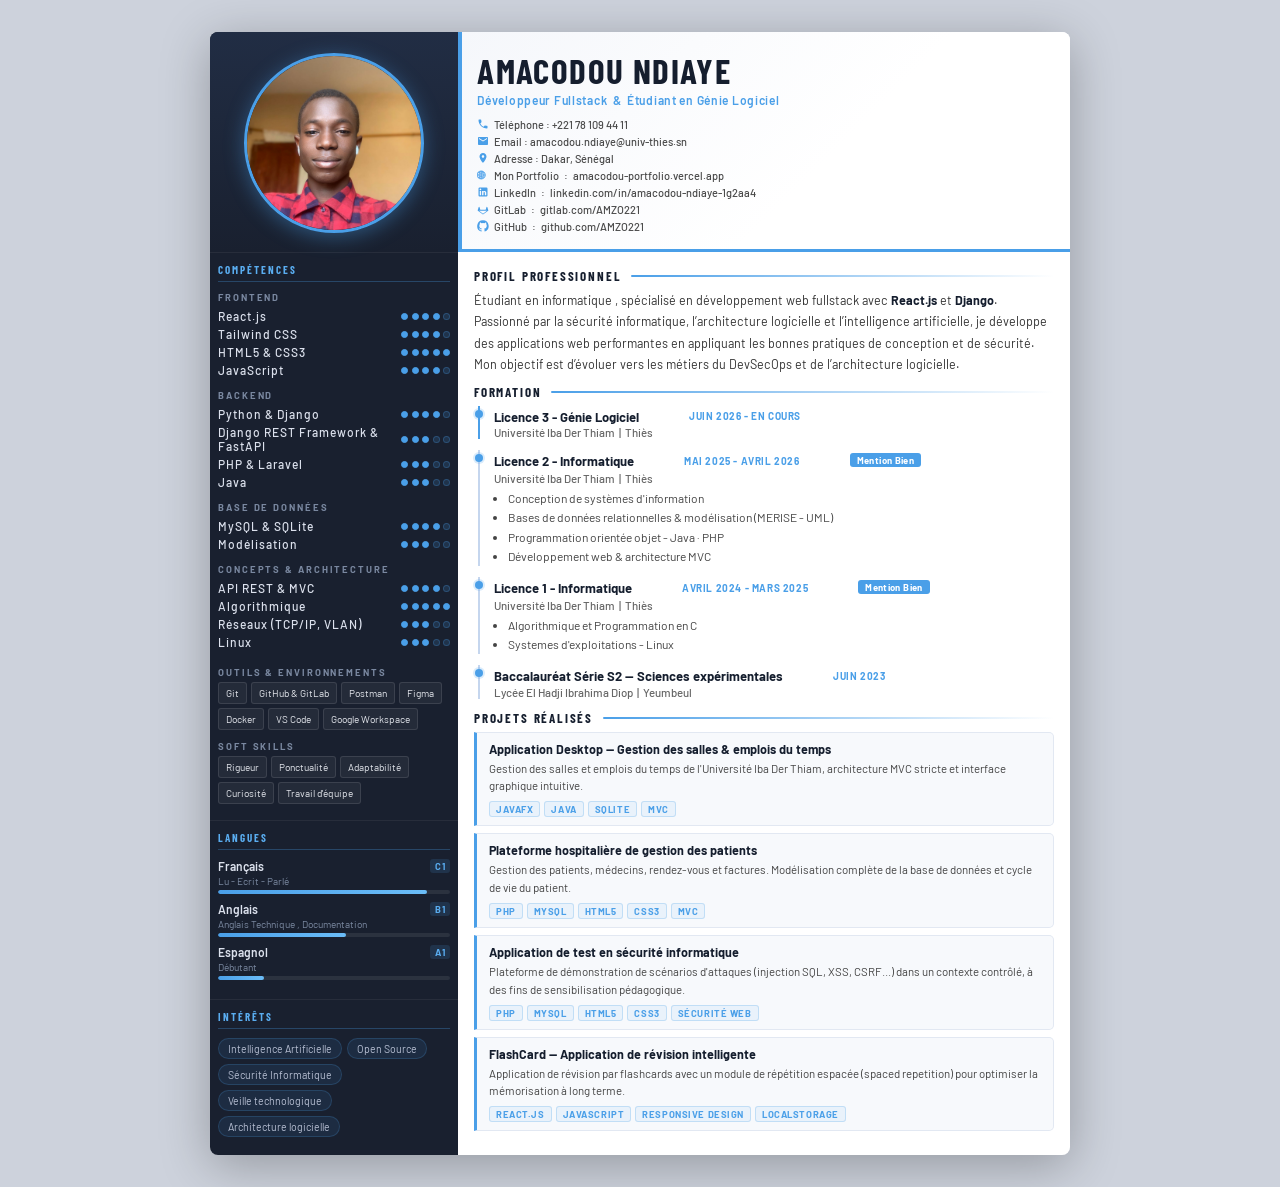
==== commit ce641a04: "feat:mis a jours des information du cv et ajustement du style" ====
--- a/index.html
+++ b/index.html
@@ -59,13 +59,13 @@
           </div>
         </div>
         <div class="skill-row">
-          <span class="skill-name">Django REST Framework</span>
-          <div class="skill-dots">
-            <span class="dot on"></span><span class="dot on"></span><span class="dot on"></span><span class="dot"></span><span class="dot"></span>
-          </div>
-        </div>
-        <div class="skill-row">
-          <span class="skill-name">PHP</span>
+          <span class="skill-name">Django REST Framework & FastAPI</span>
+          <div class="skill-dots">
+            <span class="dot on"></span><span class="dot on"></span><span class="dot on"></span><span class="dot"></span><span class="dot"></span>
+          </div>
+        </div>
+        <div class="skill-row">
+          <span class="skill-name">PHP & Laravel</span>
           <div class="skill-dots">
             <span class="dot on"></span><span class="dot on"></span><span class="dot on"></span><span class="dot"></span><span class="dot"></span>
           </div>
@@ -128,6 +128,7 @@
           <span class="soft-tool">GitHub & GitLab</span>
           <span class="soft-tool">Postman</span>
           <span class="soft-tool">Figma</span>
+          <span class="soft-tool">Docker</span>
           <span class="soft-tool">VS Code</span>
           <span class="soft-tool">Google Workspace</span>
         </div>
@@ -170,11 +171,10 @@
       <div class="s-title">Intérêts</div>
       <div class="interest-tags">
         <span class="interest-tag">Intelligence Artificielle</span>
+        <span class="interest-tag">Open Source</span>
         <span class="interest-tag">Sécurité Informatique</span>
-        <span class="interest-tag">DevSecOps</span>
+                <span class="interest-tag">Veille technologique</span>
         <span class="interest-tag">Architecture logicielle</span>
-        <span class="interest-tag">Open Source</span>
-        <span class="interest-tag">Veille technologique</span>
       </div>
     </div>
 
@@ -185,7 +185,7 @@
 
     <div class="cv-main-header">
       <div class="cv-fullname">AMACODOU NDIAYE</div>
-      <div class="cv-title">Développeur Fullstack &nbsp;&&nbsp; Étudiant en Informatique</div>
+      <div class="cv-title">Développeur Fullstack &nbsp;&&nbsp; Étudiant en Génie Logiciel</div>
       <div class="cv-contact-row">
         <div class="cv-contact-item">
           <svg viewBox="0 0 24 24"><path d="M6.6 10.8c1.4 2.8 3.8 5.1 6.6 6.6l2.2-2.2c.3-.3.7-.4 1-.2 1.1.4 2.3.6 3.6.6.6 0 1 .4 1 1V20c0 .6-.4 1-1 1-9.4 0-17-7.6-17-17 0-.6.4-1 1-1h3.5c.6 0 1 .4 1 1 0 1.3.2 2.5.6 3.6.1.3 0 .7-.2 1L6.6 10.8z"/></svg>
@@ -237,11 +237,22 @@
       <div class="m-section">
         <div class="m-title">Formation</div>
         <div class="edu-timeline">
-
           <div class="edu-item">
-            <div class="edu-date">Mai 2025 - Avril 2026</div>
+            <div class="form-mention">
+              <div class="edu-degree">Licence 3 - Génie Logiciel</div>
+              <!-- <span class="edu-mention">Mention Bien</span> -->
+               <div class="edu-date">juin 2026 - En Cours</div>
+            </div>
+            <div class="edu-school">Université Iba Der Thiam &nbsp;|&nbsp; Thiès</div>
+            <ul class="edu-bullets">
+              <!-- <li>Conception de systèmes d'information</li> -->
+              <!-- <li>Bases de données relationnelles &amp; modélisation (MERISE - UML) </li> -->
+            </ul>
+          </div>
+          <div class="edu-item">
             <div class="form-mention">
               <div class="edu-degree">Licence 2 - Informatique</div>
+              <div class="edu-date">Mai 2025 - Avril 2026</div>
               <span class="edu-mention">Mention Bien</span>
             </div>
             <div class="edu-school">Université Iba Der Thiam &nbsp;|&nbsp; Thiès</div>
@@ -254,10 +265,10 @@
           </div>
 
           <div class="edu-item">
-            <div class="edu-date">Avril 2024 - Mars 2025</div>
             <div class="form-mention">
               <div class="edu-degree">Licence 1 - Informatique</div>
-            <span class="edu-mention">Mention Bien</span>
+              <div class="edu-date">Avril 2024 - Mars 2025</div>
+              <span class="edu-mention">Mention Bien</span>
             </div>
             <div class="edu-school">Université Iba Der Thiam &nbsp;|&nbsp; Thiès</div>
             <ul class="edu-bullets">
@@ -267,8 +278,11 @@
           </div>
 
           <div class="edu-item">
-            <div class="edu-date">Juin 2023</div>
-            <div class="edu-degree">Baccalauréat Série S2 — Sciences expérimentales</div>
+            <div class="form-mention">
+              <div class="edu-degree">Baccalauréat Série S2 — Sciences expérimentales</div>
+              <div class="edu-date">Juin 2023</div>
+              <!-- <span class="edu-mention">Mention Bien</span> -->
+            </div>
             <div class="edu-school">Lycée El Hadji Ibrahima Diop &nbsp;|&nbsp; Yeumbeul</div>
           </div>
 
--- a/style.css
+++ b/style.css
@@ -64,7 +64,7 @@
 }
 
 .s-section {
-    padding: 0.65rem 1.15rem;
+    padding: 0.65rem 0.5rem;
     border-top: 1px solid rgba(255,255,255,0.06);
     flex-shrink: 0;
 }
@@ -344,7 +344,9 @@
 
 .form-mention{
     display : inline-flex ;
-    gap : 20px;
+    align-items : center;
+    justify-content : space-between;
+    gap : 50px;
 }
 .edu-date {
     font-size: 10px;
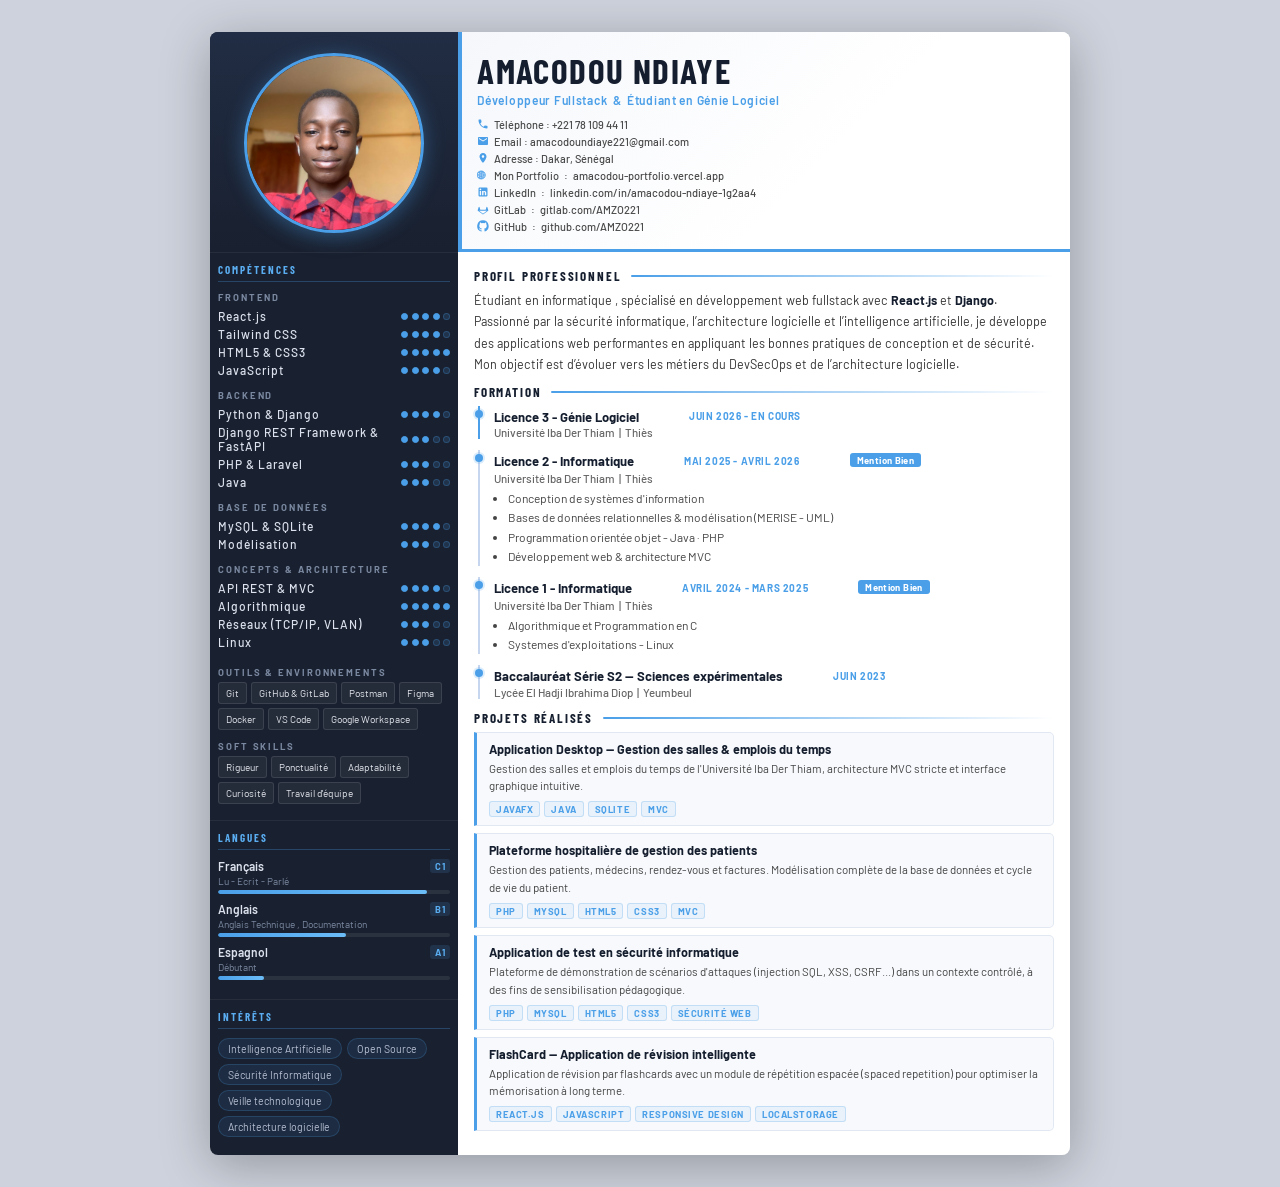
==== commit 3862562b: "feat:changement de l'email" ====
--- a/index.html
+++ b/index.html
@@ -193,7 +193,7 @@
         </div>
         <div class="cv-contact-item">
           <svg viewBox="0 0 24 24"><path d="M20 4H4c-1.1 0-2 .9-2 2v12c0 1.1.9 2 2 2h16c1.1 0 2-.9 2-2V6c0-1.1-.9-2-2-2zm0 4l-8 5-8-5V6l8 5 8-5v2z"/></svg>
-          Email : amacodou.ndiaye@univ-thies.sn
+          Email : amacodoundiaye221@gmail.com
         </div>
         <div class="cv-contact-item">
           <svg viewBox="0 0 24 24"><path d="M12 2C8.13 2 5 5.13 5 9c0 5.25 7 13 7 13s7-7.75 7-13c0-3.87-3.13-7-7-7zm0 9.5c-1.38 0-2.5-1.12-2.5-2.5s1.12-2.5 2.5-2.5 2.5 1.12 2.5 2.5-1.12 2.5-2.5 2.5z"/></svg>
